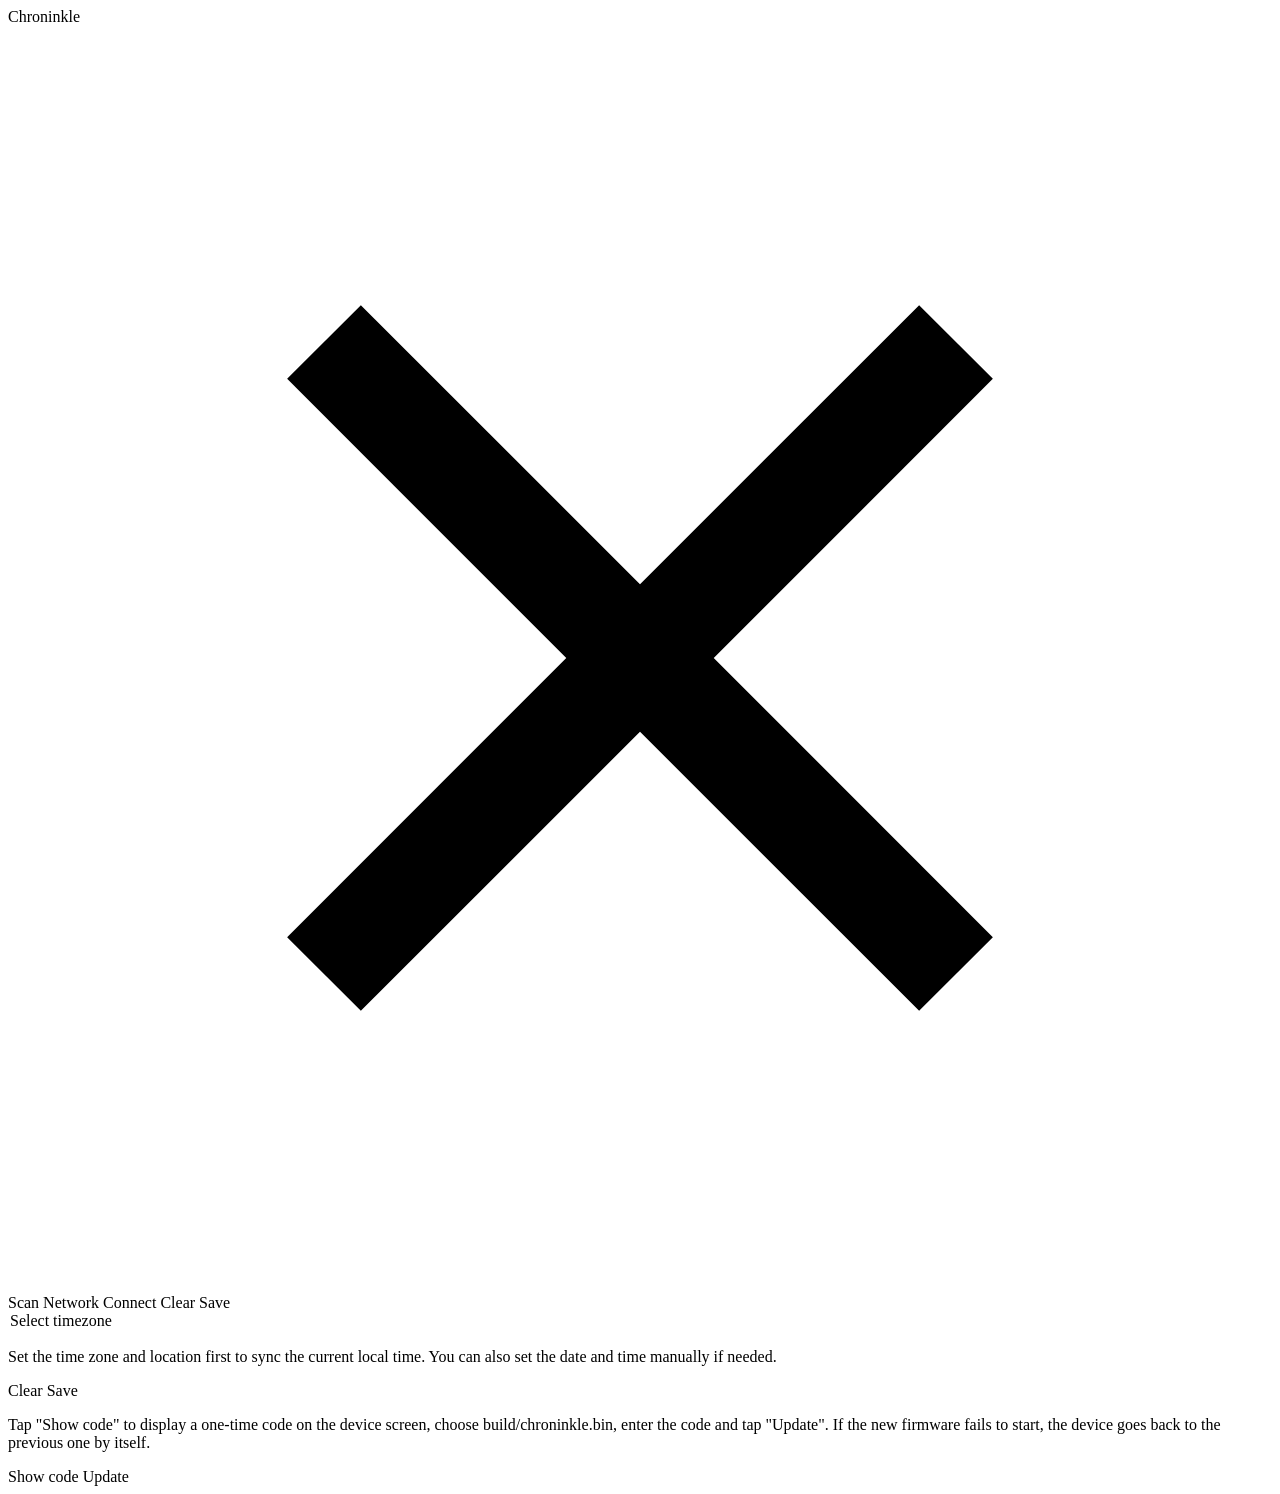
==== webserver/index.html @ 7f9a2104 "Firmware update (OTA) from the setup portal - New ota_service component: GET /api/ota/status, POST /" ====
<!doctype html>
<html lang="en">
  <head>
    <meta charset="UTF-8" />
    <meta name="viewport" content="width=device-width, initial-scale=1.0" />
    <title>Chroninkle Setup</title>
  </head>
  <body>
    <main role="main" aria-label="Chroninkle Setup">
      <div id="brandLogo" class="brand-logo" aria-hidden="true">Chroninkle</div>

      <div class="connected-components">
        <ui-network-status id="wifiStatusCard"></ui-network-status>

        <ui-bottom-sheet
          id="wifiSettingsSheet"
          title="WiFi Settings"
          description="Scan for available networks and connect your Chroninkle to WiFi."
        >
          <ui-icon-button
            id="wifiSettingsCloseBtn"
            slot="header-actions"
            variant="ghost"
            aria-label="Close WiFi Settings"
          >
            <svg viewBox="0 0 24 24" aria-hidden="true">
              <path d="M6.7 5.3 12 10.6l5.3-5.3 1.4 1.4L13.4 12l5.3 5.3-1.4 1.4L12 13.4l-5.3 5.3-1.4-1.4L10.6 12 5.3 6.7Z" />
            </svg>
          </ui-icon-button>

          <div
            id="wifiSettingsNotification"
            class="wifi-sheet-notification"
            role="status"
            aria-live="polite"
            aria-atomic="true"
            hidden
          ></div>

          <ui-network-list id="networkList"></ui-network-list>

          <div class="wifi-connection-form">
            <ui-input
              id="password"
              variant="password"
              label="WiFi Password"
              placeholder="Enter network password"
              autocomplete="off"
              maxlength="64"
            ></ui-input>
          </div>

          <ui-button
            slot="footer"
            id="scanBtn"
            variant="secondary"
          >
            Scan Network
          </ui-button>
          <ui-button
            slot="footer"
            id="connectBtn"
            variant="primary"
          >
            Connect
          </ui-button>
        </ui-bottom-sheet>

        <ui-card id="geminiCard" title="Gemini API Key">
            <ui-input
              id="geminiApiKeyInput"
              label="Gemini API Key"
              placeholder="Enter Gemini API key"
              autocomplete="off"
              inputmode="text"
            ></ui-input>

            <ui-button
              slot="footer"
              id="geminiClearBtn"
              variant="secondary"
            >
              Clear
            </ui-button>
            <ui-button
              slot="footer"
              id="geminiSaveBtn"
              variant="primary"
            >
              Save
            </ui-button>
        </ui-card>

        <ui-card id="timezoneLocationCard" title="Time Configuration">
            <ui-select
              id="timezoneSelect"
              label="Timezone"
              aria-label="Timezone"
            >
              <option value="">Select timezone</option>
            </ui-select>

            <div class="form-control-row">
              <ui-input
                id="manualTimeInput"
                variant="time"
                label="Time"
              ></ui-input>

              <ui-input
                id="manualDateInput"
                variant="date"
                label="Current Date"
              ></ui-input>
            </div>

            <p class="form-helper-text">
              Set the time zone and location first to sync the current local time. You can also
              set the date and time manually if needed.
            </p>

            <ui-button
              slot="footer"
              id="timezoneLocationClearBtn"
              variant="secondary"
            >
              Clear
            </ui-button>
            <ui-button
              slot="footer"
              id="timezoneLocationSaveBtn"
              variant="primary"
            >
              Save
            </ui-button>
        </ui-card>

        <ui-card id="firmwareCard" title="Firmware Update">
            <p id="firmwareVersionText" class="form-helper-text"></p>

            <ui-file-upload
              id="firmwareFileInput"
              label="Firmware file (.bin)"
              accept=".bin,application/octet-stream"
            ></ui-file-upload>

            <ui-input
              id="firmwareCodeInput"
              label="Code shown on the device"
              placeholder="000000"
              autocomplete="off"
              inputmode="numeric"
              maxlength="6"
            ></ui-input>

            <p id="firmwareHelpText" class="form-helper-text">
              Tap "Show code" to display a one-time code on the device screen, choose
              build/chroninkle.bin, enter the code and tap "Update". If the new firmware fails
              to start, the device goes back to the previous one by itself.
            </p>

            <ui-button
              slot="footer"
              id="firmwareCodeBtn"
              variant="secondary"
            >
              Show code
            </ui-button>
            <ui-button
              slot="footer"
              id="firmwareUpdateBtn"
              variant="primary"
            >
              Update
            </ui-button>
        </ui-card>
      </div>
    </main>

    <ui-toast
      id="statusToast"
      aria-label="Status notification"
    ></ui-toast>

    <script type="module" src="/src/main.ts"></script>
  </body>
</html>
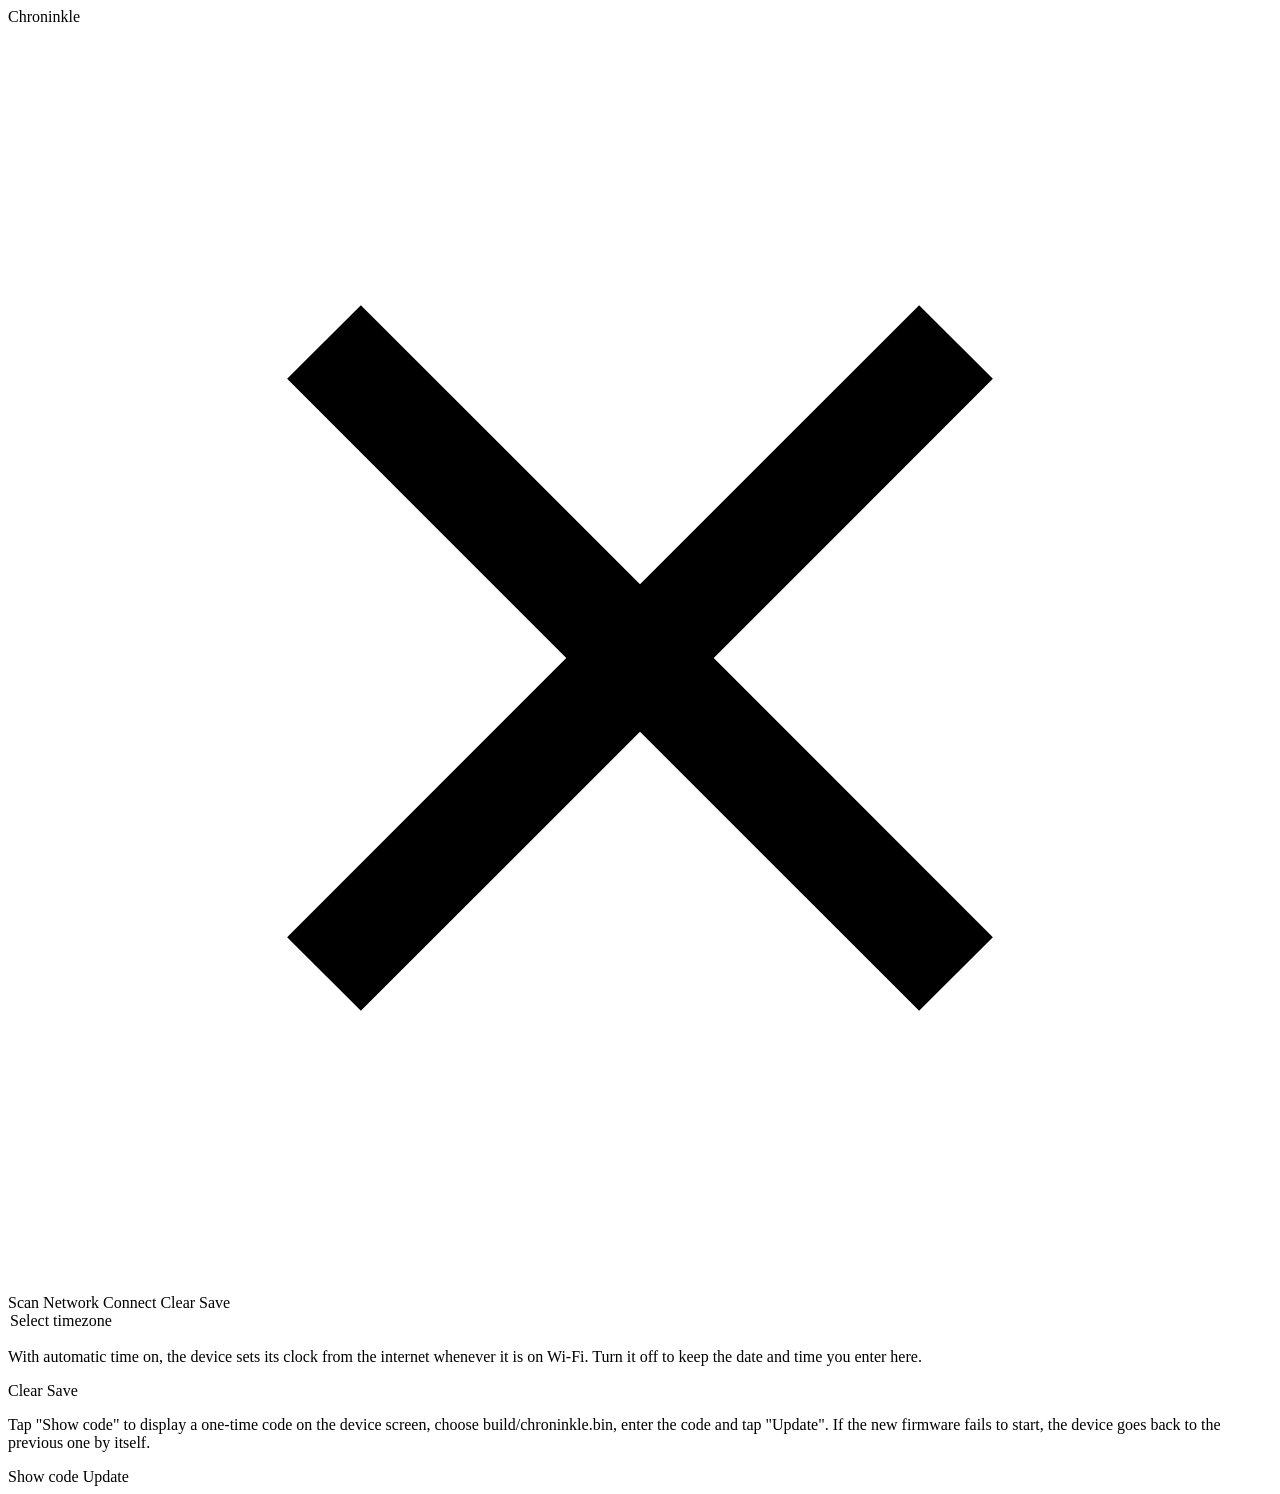
==== commit 61b8ff52: "Add automatic time on/off, backup NTP servers and sync retries The Time page and the setup portal ge" ====
--- a/webserver/index.html
+++ b/webserver/index.html
@@ -50,6 +50,8 @@
             ></ui-input>
           </div>
 
+          <div id="savedNetworks" class="saved-networks" hidden></div>
+
           <ui-button
             slot="footer"
             id="scanBtn"
@@ -100,6 +102,13 @@
               <option value="">Select timezone</option>
             </ui-select>
 
+            <ui-toggle
+              id="autoTimeToggle"
+              label="Automatic time (from the internet)"
+              aria-checked="true"
+            ></ui-toggle>
+            <p id="timeSyncStatus" class="form-helper-text"></p>
+
             <div class="form-control-row">
               <ui-input
                 id="manualTimeInput"
@@ -115,8 +124,8 @@
             </div>
 
             <p class="form-helper-text">
-              Set the time zone and location first to sync the current local time. You can also
-              set the date and time manually if needed.
+              With automatic time on, the device sets its clock from the internet whenever it
+              is on Wi-Fi. Turn it off to keep the date and time you enter here.
             </p>
 
             <ui-button
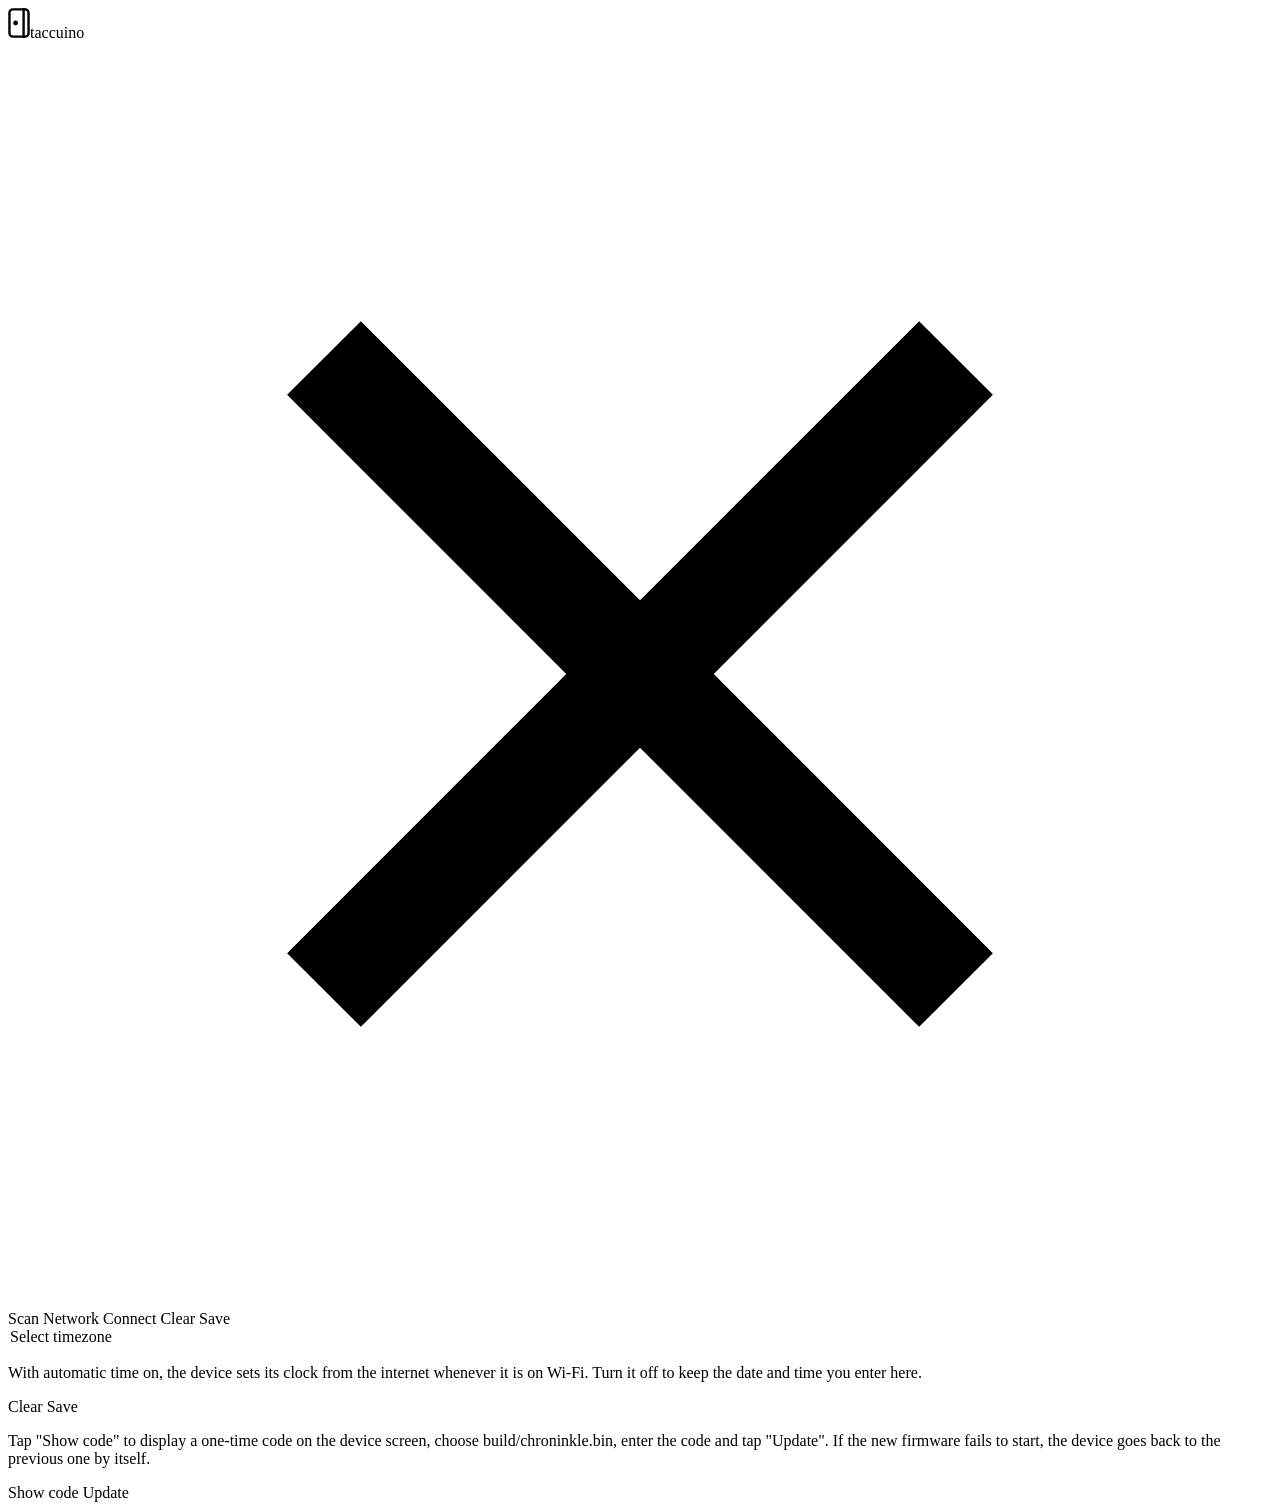
==== commit dbdeac6a: "Rename the product to Taccuino in everything users see Setup hotspot prefix, portal title and header" ====
--- a/webserver/index.html
+++ b/webserver/index.html
@@ -3,11 +3,11 @@
   <head>
     <meta charset="UTF-8" />
     <meta name="viewport" content="width=device-width, initial-scale=1.0" />
-    <title>Chroninkle Setup</title>
+    <title>Taccuino Setup</title>
   </head>
   <body>
-    <main role="main" aria-label="Chroninkle Setup">
-      <div id="brandLogo" class="brand-logo" aria-hidden="true">Chroninkle</div>
+    <main role="main" aria-label="Taccuino Setup">
+      <div id="brandLogo" class="brand-logo" aria-hidden="true"><svg class="brand-logo__mark" viewBox="0 0 64 88" width="22" height="30"><rect x="4" y="4" width="56" height="80" rx="10" fill="none" stroke="currentColor" stroke-width="7"/><rect x="42" y="0" width="7" height="88" fill="currentColor"/><circle cx="22" cy="44" r="7" fill="currentColor"/></svg><span>taccuino</span></div>
 
       <div class="connected-components">
         <ui-network-status id="wifiStatusCard"></ui-network-status>
@@ -15,7 +15,7 @@
         <ui-bottom-sheet
           id="wifiSettingsSheet"
           title="WiFi Settings"
-          description="Scan for available networks and connect your Chroninkle to WiFi."
+          description="Scan for available networks and connect your Taccuino to WiFi."
         >
           <ui-icon-button
             id="wifiSettingsCloseBtn"
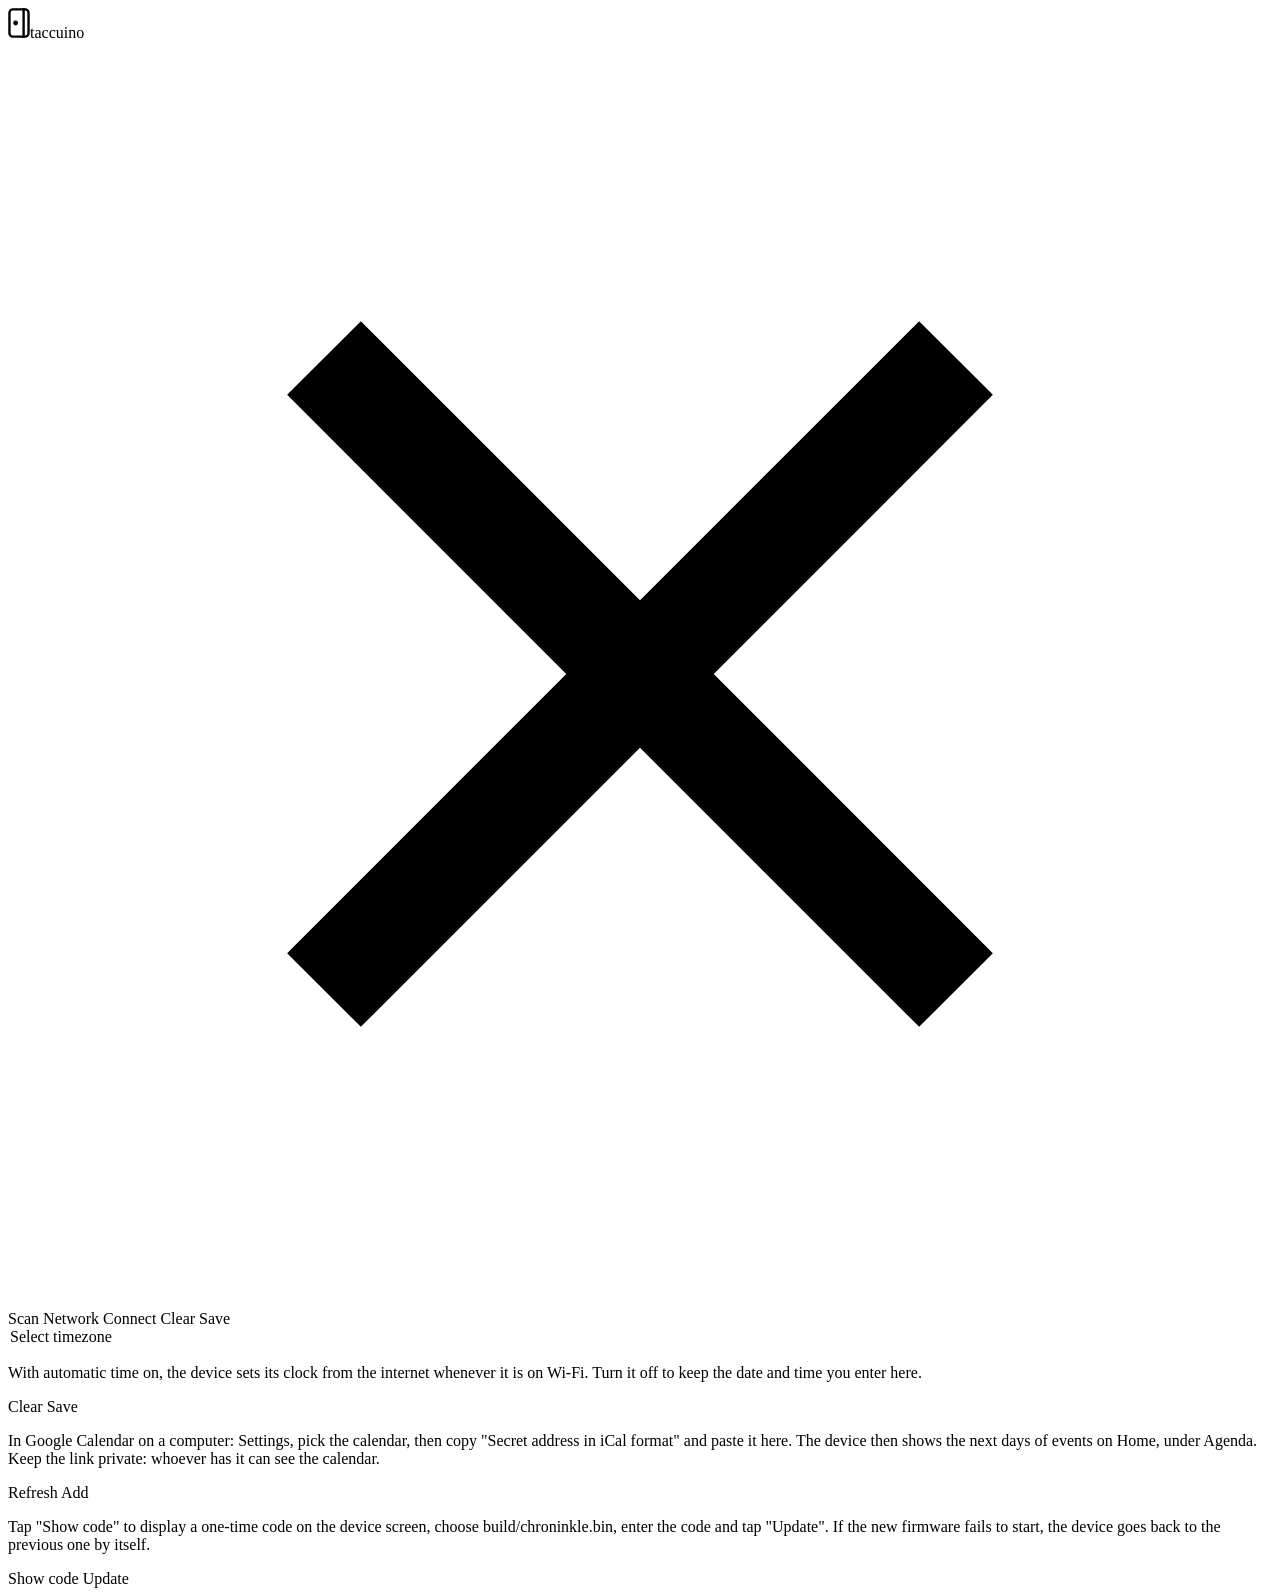
==== commit c620c280: "Add a read-only Google Calendar agenda calendar_service downloads up to 3 calendars from their secre" ====
--- a/webserver/index.html
+++ b/webserver/index.html
@@ -76,6 +76,7 @@
               autocomplete="off"
               inputmode="text"
             ></ui-input>
+            <p id="geminiStatusText" class="form-helper-text" hidden></p>
 
             <ui-button
               slot="footer"
@@ -144,6 +145,41 @@
             </ui-button>
         </ui-card>
 
+        <ui-card id="calendarCard" title="Google Calendar">
+            <div id="calendarList" class="saved-networks"></div>
+
+            <ui-input
+              id="calendarUrlInput"
+              label="Secret address in iCal format"
+              placeholder="https://calendar.google.com/calendar/ical/..."
+              autocomplete="off"
+              inputmode="url"
+            ></ui-input>
+
+            <p id="calendarStatus" class="form-helper-text" hidden></p>
+            <p id="calendarHelp" class="form-helper-text">
+              In Google Calendar on a computer: Settings, pick the calendar, then copy "Secret
+              address in iCal format" and paste it here. The device then shows the next days of
+              events on Home, under Agenda. Keep the link private: whoever has it can see the
+              calendar.
+            </p>
+
+            <ui-button
+              slot="footer"
+              id="calendarRefreshBtn"
+              variant="secondary"
+            >
+              Refresh
+            </ui-button>
+            <ui-button
+              slot="footer"
+              id="calendarAddBtn"
+              variant="primary"
+            >
+              Add
+            </ui-button>
+        </ui-card>
+
         <ui-card id="firmwareCard" title="Firmware Update">
             <p id="firmwareVersionText" class="form-helper-text"></p>
 
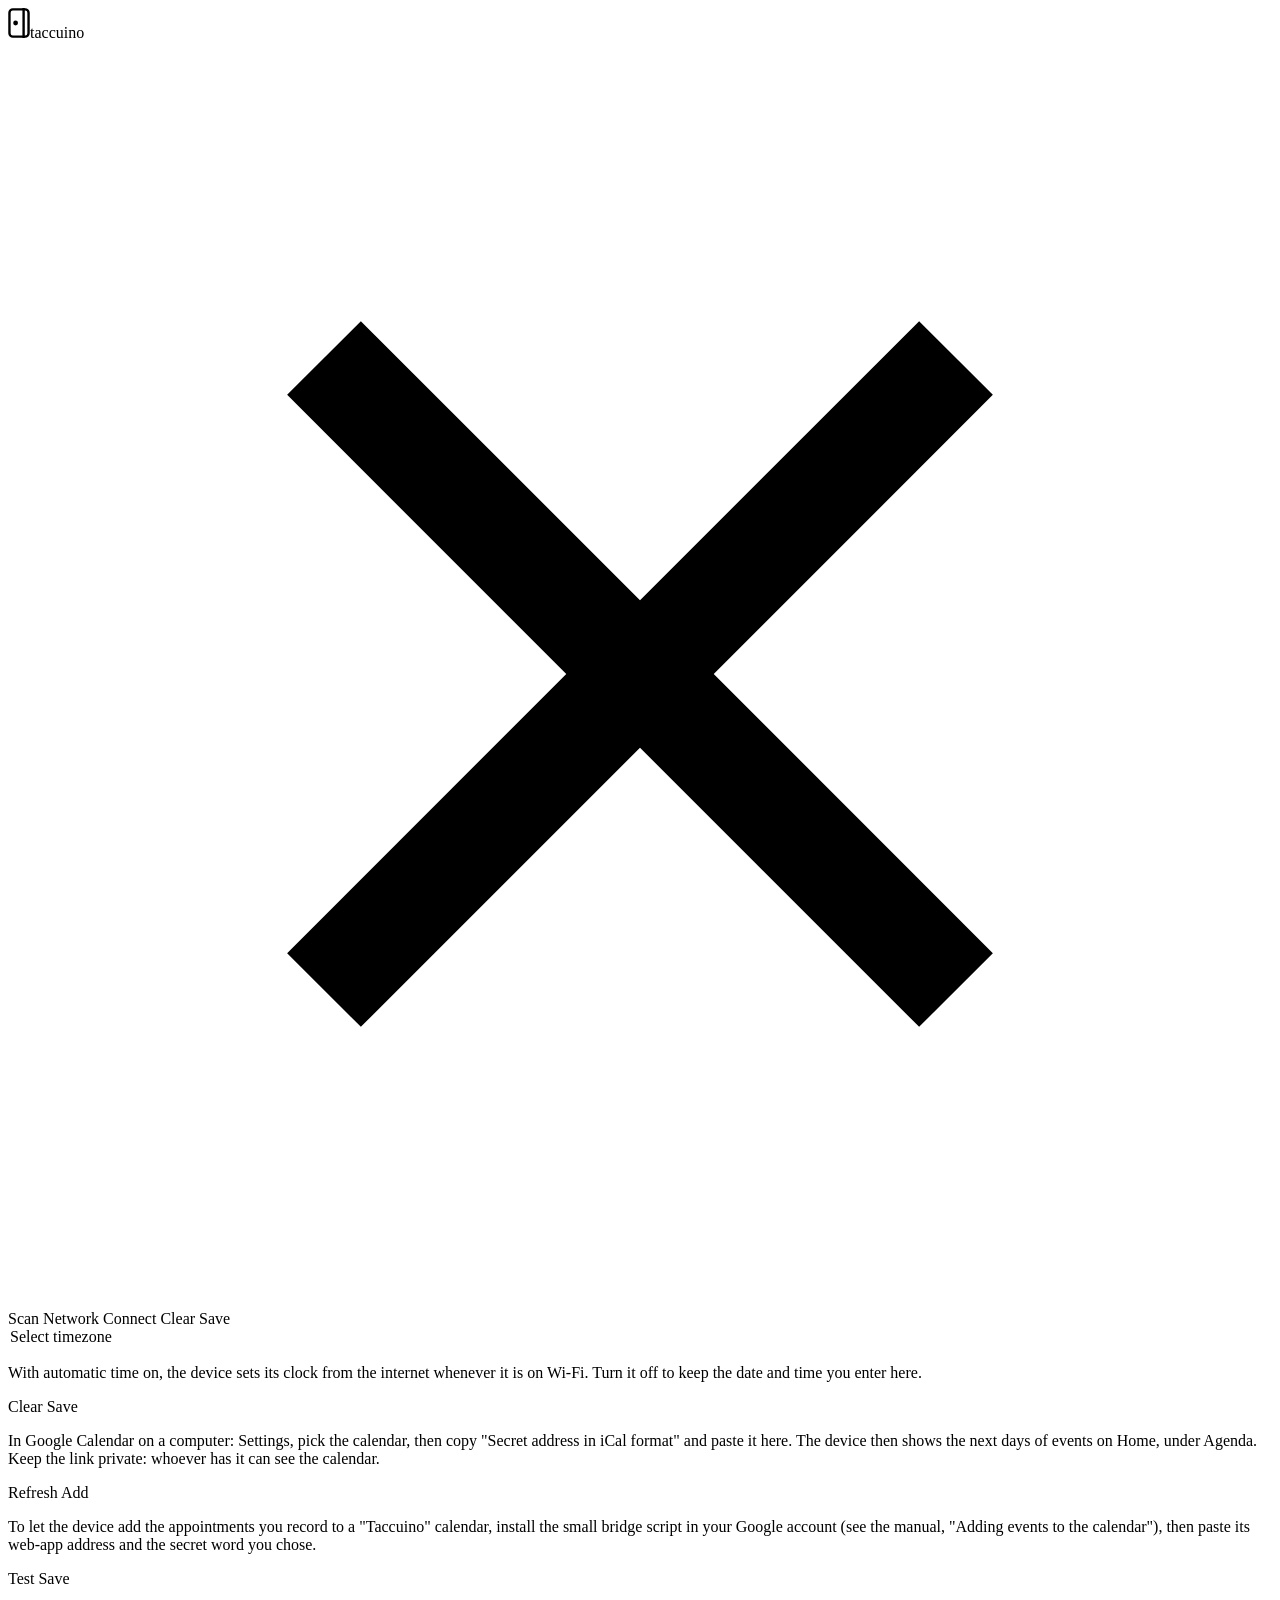
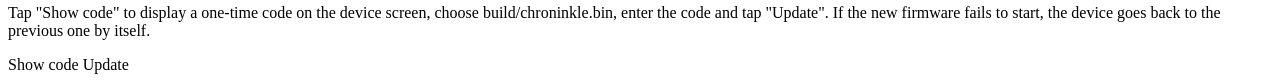
==== commit 337a5325: "Add confirmed events to a "Taccuino" Google calendar (1.12.0) Gemini's sorting now returns the appoi" ====
--- a/webserver/index.html
+++ b/webserver/index.html
@@ -180,6 +180,44 @@
             </ui-button>
         </ui-card>
 
+        <ui-card id="bridgeCard" title="Calendar: add events">
+            <p id="bridgeHelp" class="form-helper-text">
+              To let the device add the appointments you record to a "Taccuino" calendar, install
+              the small bridge script in your Google account (see the manual, "Adding events to
+              the calendar"), then paste its web-app address and the secret word you chose.
+            </p>
+            <ui-input
+              id="bridgeUrlInput"
+              label="Bridge address (ends with /exec)"
+              placeholder="https://script.google.com/macros/s/.../exec"
+              autocomplete="off"
+              inputmode="url"
+            ></ui-input>
+            <ui-input
+              id="bridgeSecretInput"
+              variant="password"
+              label="Secret word"
+              placeholder="The SECRET written in the script"
+              autocomplete="off"
+            ></ui-input>
+            <p id="bridgeStatus" class="form-helper-text" hidden></p>
+
+            <ui-button
+              slot="footer"
+              id="bridgeTestBtn"
+              variant="secondary"
+            >
+              Test
+            </ui-button>
+            <ui-button
+              slot="footer"
+              id="bridgeSaveBtn"
+              variant="primary"
+            >
+              Save
+            </ui-button>
+        </ui-card>
+
         <ui-card id="firmwareCard" title="Firmware Update">
             <p id="firmwareVersionText" class="form-helper-text"></p>
 
